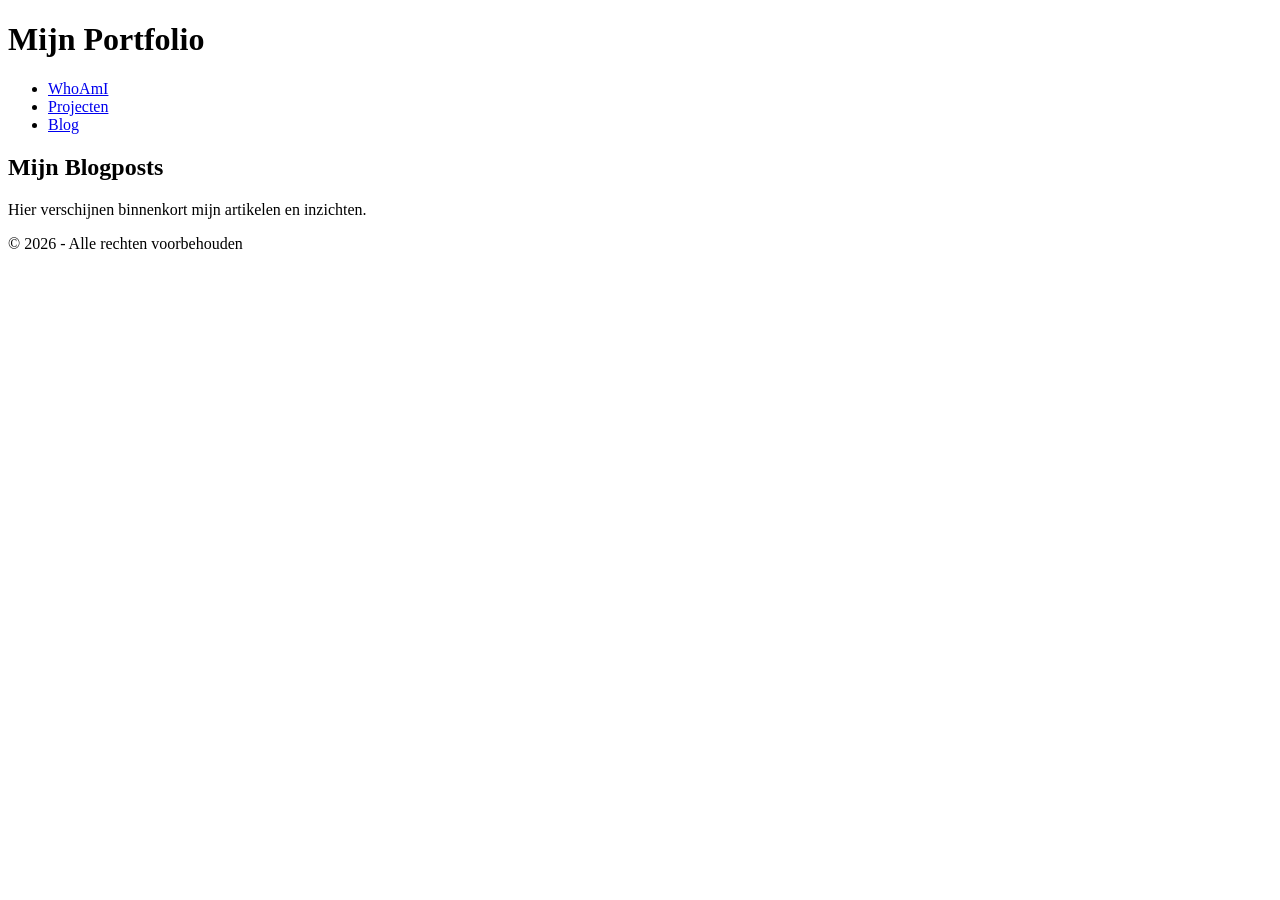
==== blog.html @ 2992648a "Voeg HTML-basisstructuur toe voor alle drie de pagina's" ====
<!DOCTYPE html>
<html lang="nl">
<head>
    <meta charset="UTF-8">
    <meta name="viewport" content="width=device-width, initial-scale=1.0">
    <title>Blog | Mijn Portfolio</title>
    <link rel="stylesheet" href="css/style.css">
</head>
<body>

    <header>
        <h1>Mijn Portfolio</h1>
        <nav>
            <ul>
                <li><a href="index.html">WhoAmI</a></li>
                <li><a href="projecten.html">Projecten</a></li>
                <li><a href="blog.html">Blog</a></li>
            </ul>
        </nav>
    </header>

    <main>
        <section>
            <h2>Mijn Blogposts</h2>
            <p>Hier verschijnen binnenkort mijn artikelen en inzichten.</p>
        </section>
    </main>

    <footer>
        <p>&copy; 2026 - Alle rechten voorbehouden</p>
    </footer>

</body>
</html>
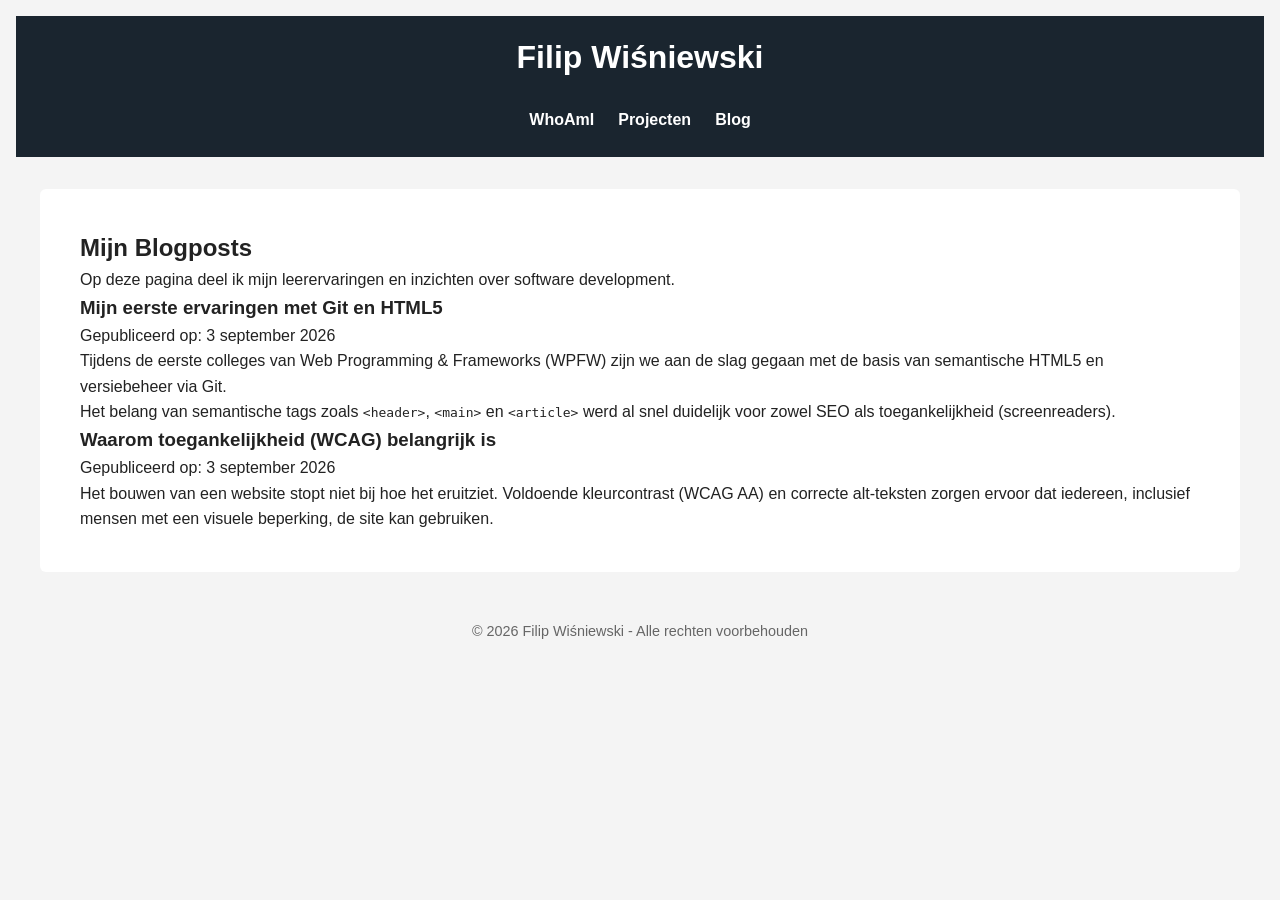
==== commit bdcfaee0: "Vul projecten.html en blog.html in met semantische artikelen en secties" ====
--- a/blog.html
+++ b/blog.html
@@ -3,13 +3,13 @@
 <head>
     <meta charset="UTF-8">
     <meta name="viewport" content="width=device-width, initial-scale=1.0">
-    <title>Blog | Mijn Portfolio</title>
+    <title>Blog | Filip's Portfolio</title>
     <link rel="stylesheet" href="css/style.css">
 </head>
 <body>
 
     <header>
-        <h1>Mijn Portfolio</h1>
+        <h1>Filip Wiśniewski</h1>
         <nav>
             <ul>
                 <li><a href="index.html">WhoAmI</a></li>
@@ -20,14 +20,28 @@
     </header>
 
     <main>
-        <section>
+        <section class="blog-overview">
             <h2>Mijn Blogposts</h2>
-            <p>Hier verschijnen binnenkort mijn artikelen en inzichten.</p>
+            <p>Op deze pagina deel ik mijn leerervaringen en inzichten over software development.</p>
+
+            <!-- Elk blogartikel heeft een <article> tag en een semantische <time> tag -->
+            <article class="blog-post">
+                <h3>Mijn eerste ervaringen met Git en HTML5</h3>
+                <p class="meta">Gepubliceerd op: <time datetime="2026-09-03">3 september 2026</time></p>
+                <p>Tijdens de eerste colleges van Web Programming & Frameworks (WPFW) zijn we aan de slag gegaan met de basis van semantische HTML5 en versiebeheer via Git.</p>
+                <p>Het belang van semantische tags zoals <code>&lt;header&gt;</code>, <code>&lt;main&gt;</code> en <code>&lt;article&gt;</code> werd al snel duidelijk voor zowel SEO als toegankelijkheid (screenreaders).</p>
+            </article>
+
+            <article class="blog-post">
+                <h3>Waarom toegankelijkheid (WCAG) belangrijk is</h3>
+                <p class="meta">Gepubliceerd op: <time datetime="2026-09-03">3 september 2026</time></p>
+                <p>Het bouwen van een website stopt niet bij hoe het eruitziet. Voldoende kleurcontrast (WCAG AA) en correcte alt-teksten zorgen ervoor dat iedereen, inclusief mensen met een visuele beperking, de site kan gebruiken.</p>
+            </article>
         </section>
     </main>
 
     <footer>
-        <p>&copy; 2026 - Alle rechten voorbehouden</p>
+        <p>&copy; 2026 Filip Wiśniewski - Alle rechten voorbehouden</p>
     </footer>
 
 </body>
--- a/css/style.css
+++ b/css/style.css
@@ -0,0 +1,76 @@
+/* 1. Reset & Basis */
+* {
+    box-sizing: border-box;
+    margin: 0;
+    padding: 0;
+}
+
+body {
+    font-family: Arial, sans-serif;
+    line-height: 1.6;
+    color: #222222; /* WCAG AA Contrast */
+    background-color: #f4f4f4;
+    padding: 1rem;
+}
+
+/* 2. Header & Navigatie */
+header {
+    background-color: #1a252f;
+    color: #ffffff;
+    padding: 1rem;
+    text-align: center;
+}
+
+nav ul {
+    list-style: none;
+    display: flex;
+    flex-direction: column; /* Mobiel: onder elkaar */
+    gap: 0.5rem;
+    margin-top: 1rem;
+}
+
+nav a {
+    color: #ffffff;
+    text-decoration: none;
+    font-weight: bold;
+    padding: 0.5rem;
+    display: block;
+}
+
+nav a:hover {
+    background-color: #34495e;
+    border-radius: 4px;
+}
+
+/* 3. Layout */
+main {
+    max-width: 1200px;
+    margin: 2rem auto;
+    background: #ffffff;
+    padding: 1.5rem;
+    border-radius: 6px;
+}
+
+footer {
+    text-align: center;
+    padding: 1rem;
+    color: #666666;
+    font-size: 0.9rem;
+}
+
+/* 4. Responsive Breekpunten (Criteria 2) */
+
+/* Tablet (~768px) */
+@media (min-width: 768px) {
+    nav ul {
+        flex-direction: row; /* Tablet/Desktop: naast elkaar */
+        justify-content: center;
+    }
+}
+
+/* Desktop (>= 1024px) */
+@media (min-width: 1024px) {
+    main {
+        padding: 2.5rem;
+    }
+}
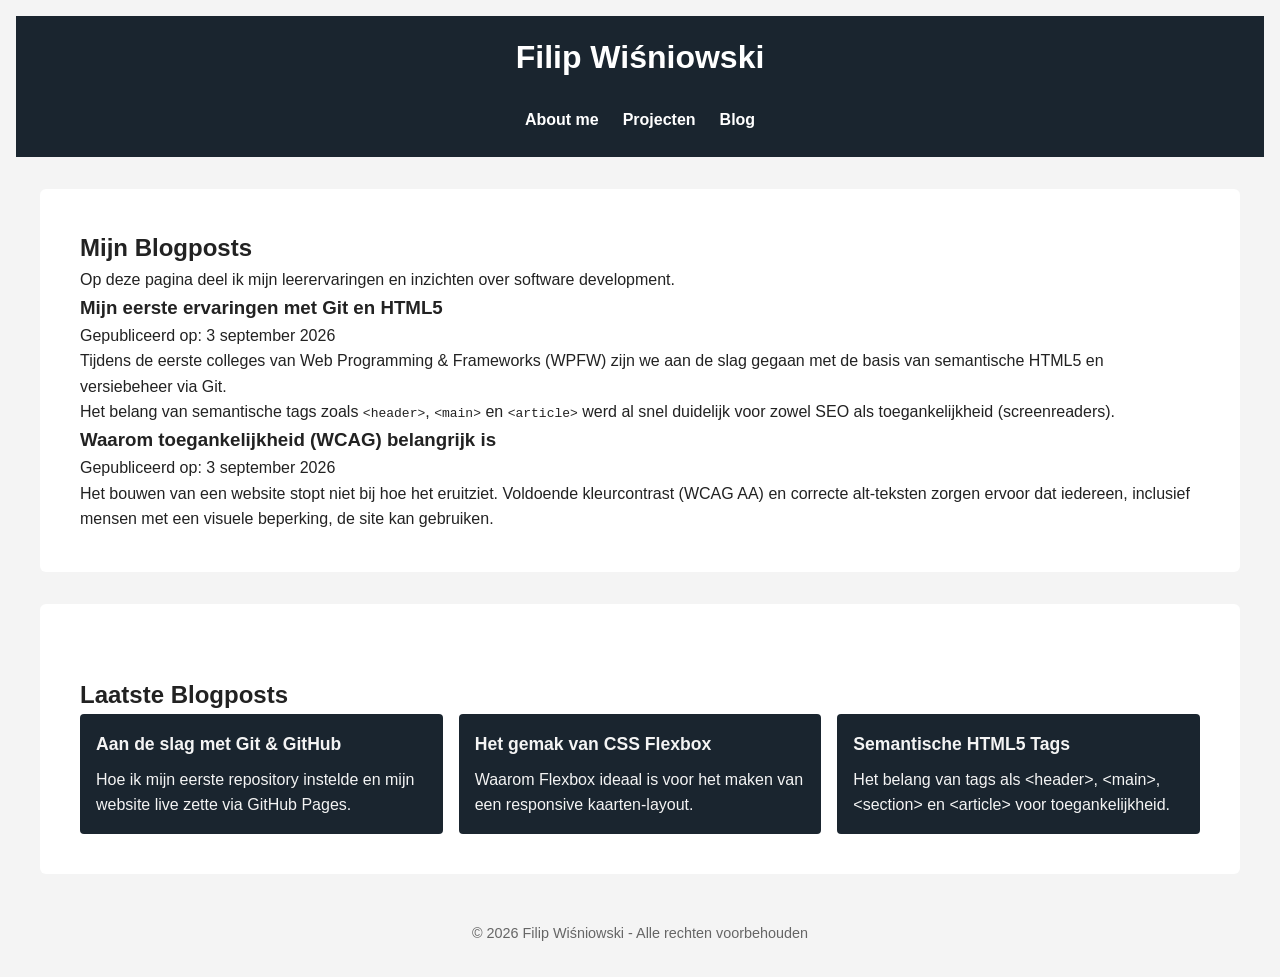
==== commit 54d09345: "Voeg Flexbox kaartensecties toe aan alle pagina's" ====
--- a/blog.html
+++ b/blog.html
@@ -9,10 +9,10 @@
 <body>
 
     <header>
-        <h1>Filip Wiśniewski</h1>
+        <h1>Filip Wiśniowski</h1>
         <nav>
             <ul>
-                <li><a href="index.html">WhoAmI</a></li>
+                <li><a href="index.html">About me</a></li>
                 <li><a href="projecten.html">Projecten</a></li>
                 <li><a href="blog.html">Blog</a></li>
             </ul>
@@ -39,9 +39,28 @@
             </article>
         </section>
     </main>
+    <main>
+    <section class="cards-section">
+        <h2>Laatste Blogposts</h2>
+        <div class="cards-container">
+            <article class="card">
+                <h3>Aan de slag met Git & GitHub</h3>
+                <p>Hoe ik mijn eerste repository instelde en mijn website live zette via GitHub Pages.</p>
+            </article>
+            <article class="card">
+                <h3>Het gemak van CSS Flexbox</h3>
+                <p>Waarom Flexbox ideaal is voor het maken van een responsive kaarten-layout.</p>
+            </article>
+            <article class="card">
+                <h3>Semantische HTML5 Tags</h3>
+                <p>Het belang van tags als &lt;header&gt;, &lt;main&gt;, &lt;section&gt; en &lt;article&gt; voor toegankelijkheid.</p>
+            </article>
+        </div>
+    </section>
+</main>
 
     <footer>
-        <p>&copy; 2026 Filip Wiśniewski - Alle rechten voorbehouden</p>
+        <p>&copy; 2026 Filip Wiśniowski - Alle rechten voorbehouden</p>
     </footer>
 
 </body>
--- a/css/style.css
+++ b/css/style.css
@@ -73,4 +73,30 @@
     main {
         padding: 2.5rem;
     }
+}
+/* Flexbox Kaarten Sectie (Opdracht) */
+.cards-section {
+    margin-top: 2rem;
+}
+
+.cards-container {
+    display: flex;                /* Verplicht: maakt de container een flex-box */
+    justify-content: flex-start;  /* Verplicht: lijnt kaarten horizontaal uit */
+    align-items: stretch;        /* Verplicht: lijnt kaarten verticaal uit */
+    gap: 1rem;                    /* Ruimte tussen de kaarten */
+    flex-wrap: wrap;              /* Zorgt dat kaarten netjes meebewegen bij kleiner scherm */
+}
+
+.card {
+    flex: 1;                      /* Laat de kaarten gelijke breedte aannemen */
+    min-width: 180px;             /* Minimale breedte op kleine schermen */
+    background-color: #1a252f;    /* Cyaan kleur zoals in het voorbeeld */
+    color: #f4f4f4;
+    padding: 1rem;
+    border-radius: 4px;
+}
+
+.card h3 {
+    font-size: 1.1rem;
+    margin-bottom: 0.5rem;
 }
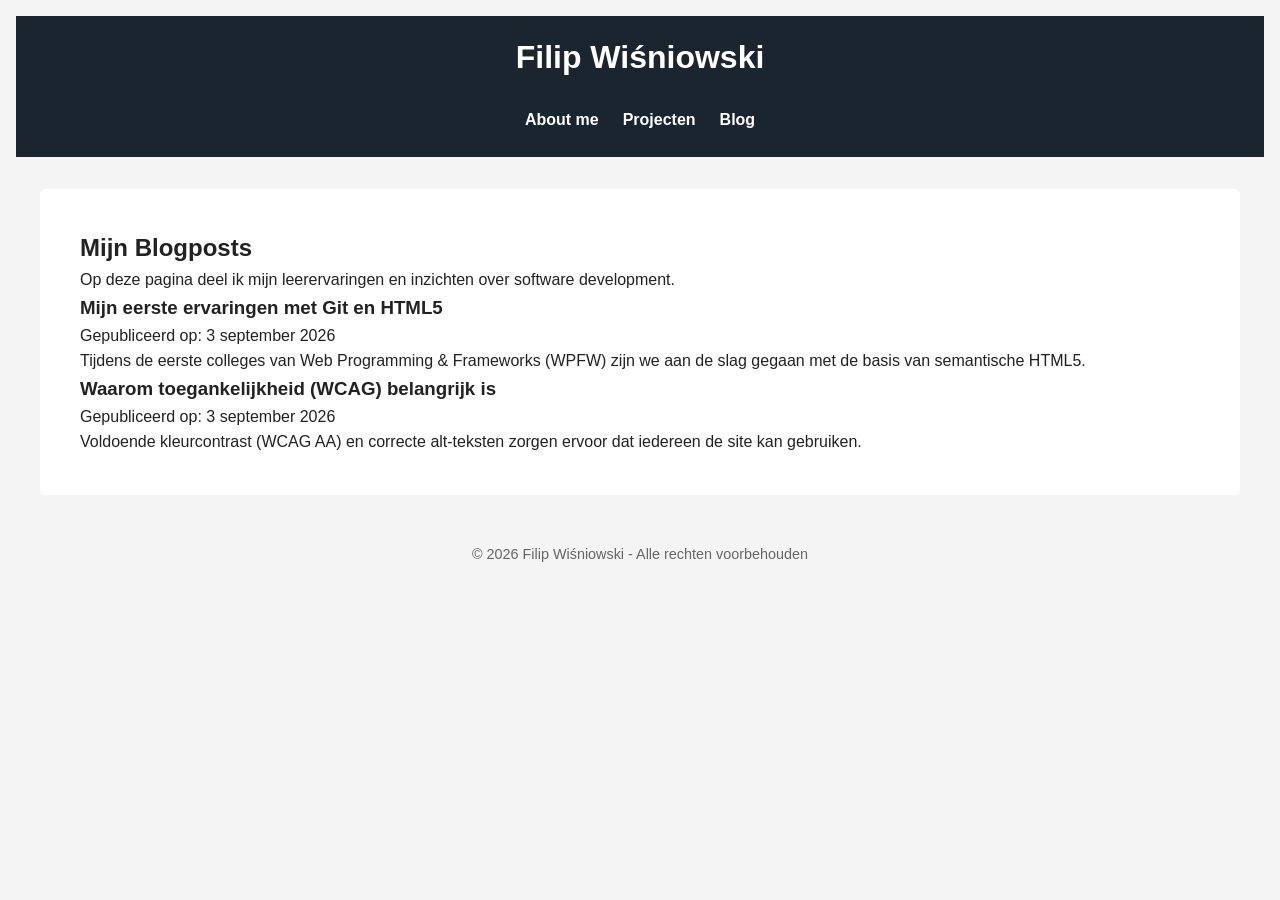
==== commit e13687a5: "Voeg documentatie toe" ====
--- a/blog.html
+++ b/blog.html
@@ -24,40 +24,20 @@
             <h2>Mijn Blogposts</h2>
             <p>Op deze pagina deel ik mijn leerervaringen en inzichten over software development.</p>
 
-            <!-- Elk blogartikel heeft een <article> tag en een semantische <time> tag -->
             <article class="blog-post">
                 <h3>Mijn eerste ervaringen met Git en HTML5</h3>
                 <p class="meta">Gepubliceerd op: <time datetime="2026-09-03">3 september 2026</time></p>
-                <p>Tijdens de eerste colleges van Web Programming & Frameworks (WPFW) zijn we aan de slag gegaan met de basis van semantische HTML5 en versiebeheer via Git.</p>
-                <p>Het belang van semantische tags zoals <code>&lt;header&gt;</code>, <code>&lt;main&gt;</code> en <code>&lt;article&gt;</code> werd al snel duidelijk voor zowel SEO als toegankelijkheid (screenreaders).</p>
+                <p>Tijdens de eerste colleges van Web Programming & Frameworks (WPFW) zijn we aan de slag gegaan met de basis van semantische HTML5.</p>
             </article>
 
             <article class="blog-post">
                 <h3>Waarom toegankelijkheid (WCAG) belangrijk is</h3>
                 <p class="meta">Gepubliceerd op: <time datetime="2026-09-03">3 september 2026</time></p>
-                <p>Het bouwen van een website stopt niet bij hoe het eruitziet. Voldoende kleurcontrast (WCAG AA) en correcte alt-teksten zorgen ervoor dat iedereen, inclusief mensen met een visuele beperking, de site kan gebruiken.</p>
+                <p>Voldoende kleurcontrast (WCAG AA) en correcte alt-teksten zorgen ervoor dat iedereen de site kan gebruiken.</p>
             </article>
         </section>
+
     </main>
-    <main>
-    <section class="cards-section">
-        <h2>Laatste Blogposts</h2>
-        <div class="cards-container">
-            <article class="card">
-                <h3>Aan de slag met Git & GitHub</h3>
-                <p>Hoe ik mijn eerste repository instelde en mijn website live zette via GitHub Pages.</p>
-            </article>
-            <article class="card">
-                <h3>Het gemak van CSS Flexbox</h3>
-                <p>Waarom Flexbox ideaal is voor het maken van een responsive kaarten-layout.</p>
-            </article>
-            <article class="card">
-                <h3>Semantische HTML5 Tags</h3>
-                <p>Het belang van tags als &lt;header&gt;, &lt;main&gt;, &lt;section&gt; en &lt;article&gt; voor toegankelijkheid.</p>
-            </article>
-        </div>
-    </section>
-</main>
 
     <footer>
         <p>&copy; 2026 Filip Wiśniowski - Alle rechten voorbehouden</p>
--- a/css/style.css
+++ b/css/style.css
@@ -99,4 +99,23 @@
 .card h3 {
     font-size: 1.1rem;
     margin-bottom: 0.5rem;
+}
+/* Introductie sectie layout */
+.intro-container {
+    display: flex;
+    align-items: center; /* Lijnt afbeelding en tekst verticaal in het midden uit */
+    gap: 2rem;            /* Ruimte tussen de foto en de tekst */
+    flex-wrap: wrap;      /* Zorgt dat op mobiel de tekst netjes onder de foto springt */
+    margin-top: 1rem;
+}
+
+.intro-container img {
+    max-width: 100%;
+    height: auto;        /* Behoudt de verhoudingen van je foto */
+    border-radius: 8px;  /* Optioneel: mooie afgeronde hoeken */
+}
+
+.intro-text {
+    flex: 1;             /* Neemt de overige beschikbare ruimte in */
+    min-width: 250px;    /* Voorkomt dat de tekst te smal wordt op kleine schermen */
 }
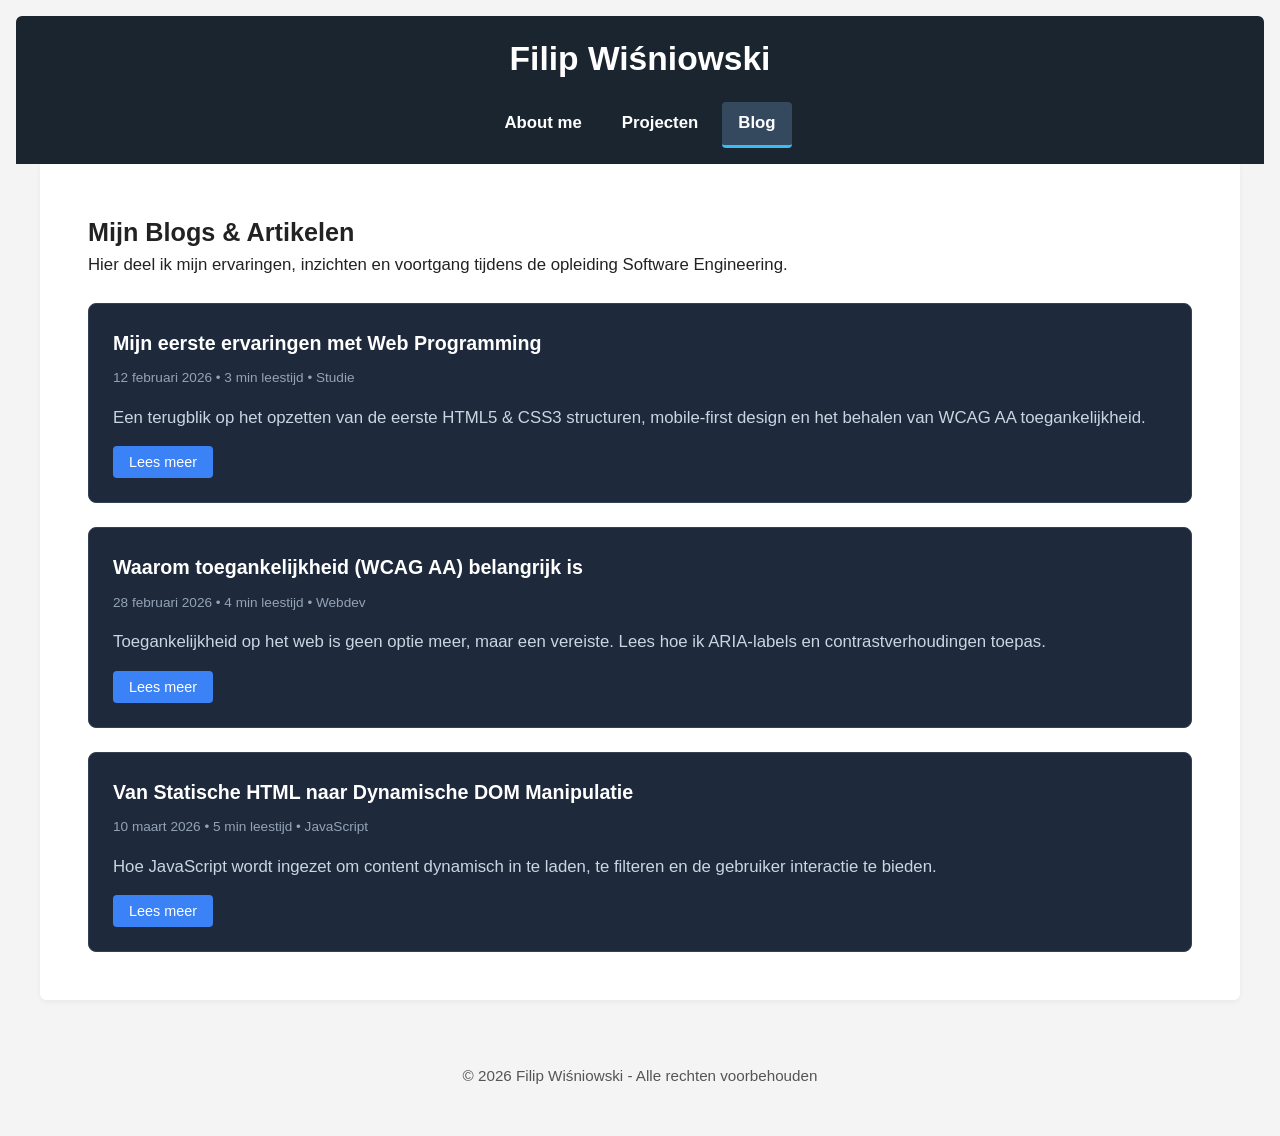
==== commit 902a37f8: "feat: live GitHub API integratie voor repositories toegevoegd" ====
--- a/blog.html
+++ b/blog.html
@@ -14,34 +14,26 @@
             <ul>
                 <li><a href="index.html">About me</a></li>
                 <li><a href="projecten.html">Projecten</a></li>
-                <li><a href="blog.html">Blog</a></li>
+                <li><a href="blog.html" class="active" aria-current="page">Blog</a></li>
             </ul>
         </nav>
     </header>
 
     <main>
-        <section class="blog-overview">
-            <h2>Mijn Blogposts</h2>
-            <p>Op deze pagina deel ik mijn leerervaringen en inzichten over software development.</p>
+        <section class="blog-section">
+            <h2>Mijn Blogs & Artikelen</h2>
+            <p>Hier deel ik mijn ervaringen, inzichten en voortgang tijdens de opleiding Software Engineering.</p>
 
-            <article class="blog-post">
-                <h3>Mijn eerste ervaringen met Git en HTML5</h3>
-                <p class="meta">Gepubliceerd op: <time datetime="2026-09-03">3 september 2026</time></p>
-                <p>Tijdens de eerste colleges van Web Programming & Frameworks (WPFW) zijn we aan de slag gegaan met de basis van semantische HTML5.</p>
-            </article>
-
-            <article class="blog-post">
-                <h3>Waarom toegankelijkheid (WCAG) belangrijk is</h3>
-                <p class="meta">Gepubliceerd op: <time datetime="2026-09-03">3 september 2026</time></p>
-                <p>Voldoende kleurcontrast (WCAG AA) en correcte alt-teksten zorgen ervoor dat iedereen de site kan gebruiken.</p>
-            </article>
+            <!-- Dynamische container waar JS de blogs in plaatst -->
+            <div id="blog-container" class="blog-list"></div>
         </section>
-
     </main>
 
     <footer>
         <p>&copy; 2026 Filip Wiśniowski - Alle rechten voorbehouden</p>
     </footer>
 
+    <!-- Koppel hier het JS bestand -->
+    <script src="js/blog.js" defer></script>
 </body>
 </html>
--- a/css/style.css
+++ b/css/style.css
@@ -1,24 +1,36 @@
-/* 1. Reset & Basis */
+/* ==========================================
+   1. Reset & Basis (Met Sticky Footer FIX)
+   ========================================== */
 * {
     box-sizing: border-box;
     margin: 0;
     padding: 0;
 }
 
+/* 100vh zorgt dat de body altijd de volle hoogte van het scherm inneemt */
+html, body {
+    min-height: 100vh;
+}
+
 body {
+    display: flex;
+    flex-direction: column; /* Stapelt header, main en footer onder elkaar */
     font-family: Arial, sans-serif;
     line-height: 1.6;
-    color: #222222; /* WCAG AA Contrast */
+    color: #222222;
     background-color: #f4f4f4;
     padding: 1rem;
 }
 
-/* 2. Header & Navigatie */
+/* ==========================================
+   2. Header & Navigatie
+   ========================================== */
 header {
     background-color: #1a252f;
     color: #ffffff;
     padding: 1rem;
     text-align: center;
+    border-radius: 6px 6px 0 0;
 }
 
 nav ul {
@@ -33,89 +45,267 @@
     color: #ffffff;
     text-decoration: none;
     font-weight: bold;
-    padding: 0.5rem;
+    padding: 0.5rem 1rem;
     display: block;
-}
-
-nav a:hover {
+    border-radius: 4px;
+    transition: background-color 0.2s ease;
+}
+
+nav a:hover,
+nav a.active {
     background-color: #34495e;
-    border-radius: 4px;
-}
-
-/* 3. Layout */
+}
+
+nav a.active {
+    border-bottom: 3px solid #38bdf8;
+}
+
+/* Toegankelijkheid focus-state voor toetsenbord */
+a:focus-visible {
+    outline: 3px solid #38bdf8;
+    outline-offset: 2px;
+}
+
+/* ==========================================
+   3. Main & Footer Layout
+   ========================================== */
+/* flex: 1 duwt de footer automatisch naar de bodem op elk scherm */
 main {
+    flex: 1;
+    width: 100%;
     max-width: 1200px;
-    margin: 2rem auto;
+    margin: 0 auto 2rem auto;
     background: #ffffff;
     padding: 1.5rem;
-    border-radius: 6px;
+    border-radius: 0 0 6px 6px;
+    box-shadow: 0 2px 5px rgba(0,0,0,0.05);
 }
 
 footer {
     text-align: center;
-    padding: 1rem;
-    color: #666666;
+    padding: 1.5rem 1rem;
+    color: #555555;
     font-size: 0.9rem;
 }
 
-/* 4. Responsive Breekpunten (Criteria 2) */
-
-/* Tablet (~768px) */
+/* ==========================================
+   4. Introductie Sectie (Flexbox)
+   ========================================== */
+.intro-container {
+    display: flex;
+    align-items: center;
+    gap: 2rem;
+    flex-wrap: wrap;
+    margin-top: 1rem;
+}
+
+.intro-text {
+    flex: 1;
+    min-width: 250px;
+}
+
+.intro-text p {
+    margin-bottom: 0.8rem;
+}
+
+.intro-container img {
+    max-width: 100%;
+    height: auto;
+    border-radius: 8px;
+    object-fit: cover;
+}
+
+/* ==========================================
+   5. Kaarten Sectie (Projecten & Overzicht)
+   ========================================== */
+.cards-section {
+    margin-top: 2rem;
+}
+
+.cards-container {
+    display: flex;
+    justify-content: flex-start;
+    align-items: stretch;
+    gap: 1.2rem;
+    flex-wrap: wrap;
+    margin-top: 1rem;
+}
+
+.card {
+    flex: 1;
+    min-width: 220px;
+    background-color: #1a252f;
+    color: #f4f4f4;
+    padding: 1.5rem;
+    border-radius: 6px;
+    display: flex;
+    flex-direction: column;
+    justify-content: space-between;
+}
+
+.card h3 {
+    font-size: 1.2rem;
+    margin-bottom: 0.5rem;
+    color: #ffffff;
+}
+
+.card p {
+    margin-bottom: 1rem;
+}
+
+/* Knoppen in kaarten */
+.card-button {
+    display: inline-block;
+    align-self: flex-start;
+    margin-top: auto;
+    padding: 0.6rem 1.2rem;
+    background-color: #ffffff;
+    color: #1a252f;
+    text-decoration: none;
+    font-weight: bold;
+    font-size: 0.9rem;
+    border-radius: 4px;
+    transition: background-color 0.2s ease;
+}
+
+.card-button:hover {
+    background-color: #e2e8f0;
+}
+
+/* ==========================================
+   6. Blog Sectie Stijlen
+   ========================================== */
+.blog-post {
+    background-color: #f8fafc;
+    border-left: 4px solid #1a252f;
+    padding: 1.2rem;
+    margin-top: 1.5rem;
+    border-radius: 0 6px 6px 0;
+}
+
+.blog-post h3 {
+    color: #1a252f;
+    margin-bottom: 0.3rem;
+}
+
+.blog-post .meta {
+    font-size: 0.85rem;
+    color: #64748b;
+    margin-bottom: 0.8rem;
+}
+
+/* ==========================================
+   7. Responsive Breekpunten (Altijd onderaan!)
+   ========================================== */
+
+/* Tablet (~768px en groter) */
 @media (min-width: 768px) {
+    body {
+        font-size: 1.05rem; /* Vul de pagina optisch mooier op */
+    }
+
     nav ul {
-        flex-direction: row; /* Tablet/Desktop: naast elkaar */
+        flex-direction: row;
         justify-content: center;
+    }
+
+    main {
+        padding: 2.5rem;
+    }
+
+    footer {
+        padding: 2rem 1rem;
+        font-size: 0.95rem;
     }
 }
 
 /* Desktop (>= 1024px) */
 @media (min-width: 1024px) {
     main {
-        padding: 2.5rem;
-    }
-}
-/* Flexbox Kaarten Sectie (Opdracht) */
-.cards-section {
-    margin-top: 2rem;
-}
-
-.cards-container {
-    display: flex;                /* Verplicht: maakt de container een flex-box */
-    justify-content: flex-start;  /* Verplicht: lijnt kaarten horizontaal uit */
-    align-items: stretch;        /* Verplicht: lijnt kaarten verticaal uit */
-    gap: 1rem;                    /* Ruimte tussen de kaarten */
-    flex-wrap: wrap;              /* Zorgt dat kaarten netjes meebewegen bij kleiner scherm */
-}
-
-.card {
-    flex: 1;                      /* Laat de kaarten gelijke breedte aannemen */
-    min-width: 180px;             /* Minimale breedte op kleine schermen */
-    background-color: #1a252f;    /* Cyaan kleur zoals in het voorbeeld */
-    color: #f4f4f4;
-    padding: 1rem;
+        padding: 3rem;
+    }
+}
+/* Styling voor de Filterknoppen */
+.filter-container {
+    display: flex;
+    gap: 0.75rem;
+    margin-bottom: 2rem;
+    flex-wrap: wrap;
+}
+
+.filter-btn {
+    background-color: #1e293b;
+    color: #ffffff;
+    border: 1px solid #334155;
+    padding: 0.5rem 1.25rem;
+    border-radius: 6px;
+    cursor: pointer;
+    font-size: 0.95rem;
+    transition: all 0.2s ease;
+}
+
+.filter-btn:hover {
+    background-color: #334155;
+}
+
+.filter-btn.active {
+    background-color: #3b82f6;
+    border-color: #3b82f6;
+    font-weight: 600;
+}
+/* Styling voor Blog artikelen */
+.blog-list {
+    display: flex;
+    flex-direction: column;
+    gap: 1.5rem;
+    margin-top: 1.5rem;
+}
+
+.blog-card {
+    background-color: #1e293b;
+    border: 1px solid #334155;
+    padding: 1.5rem;
+    border-radius: 8px;
+    color: #ffffff;
+}
+
+.blog-card h3 {
+    margin-top: 0;
+    margin-bottom: 0.5rem;
+    color: #ffffff;
+}
+
+.blog-meta {
+    font-size: 0.85rem;
+    color: #94a3b8;
+    margin-bottom: 1rem;
+}
+
+.blog-summary {
+    color: #cbd5e1;
+    line-height: 1.5;
+}
+
+.blog-full-content {
+    color: #e2e8f0;
+    line-height: 1.6;
+    margin-top: 0.75rem;
+    padding-top: 0.75rem;
+    border-top: 1px solid #334155;
+}
+
+.read-more-btn {
+    background-color: #3b82f6;
+    color: #ffffff;
+    border: none;
+    padding: 0.5rem 1rem;
     border-radius: 4px;
-}
-
-.card h3 {
-    font-size: 1.1rem;
-    margin-bottom: 0.5rem;
-}
-/* Introductie sectie layout */
-.intro-container {
-    display: flex;
-    align-items: center; /* Lijnt afbeelding en tekst verticaal in het midden uit */
-    gap: 2rem;            /* Ruimte tussen de foto en de tekst */
-    flex-wrap: wrap;      /* Zorgt dat op mobiel de tekst netjes onder de foto springt */
+    cursor: pointer;
     margin-top: 1rem;
-}
-
-.intro-container img {
-    max-width: 100%;
-    height: auto;        /* Behoudt de verhoudingen van je foto */
-    border-radius: 8px;  /* Optioneel: mooie afgeronde hoeken */
-}
-
-.intro-text {
-    flex: 1;             /* Neemt de overige beschikbare ruimte in */
-    min-width: 250px;    /* Voorkomt dat de tekst te smal wordt op kleine schermen */
+    font-size: 0.9rem;
+    transition: background-color 0.2s ease;
+}
+
+.read-more-btn:hover {
+    background-color: #2563eb;
 }
